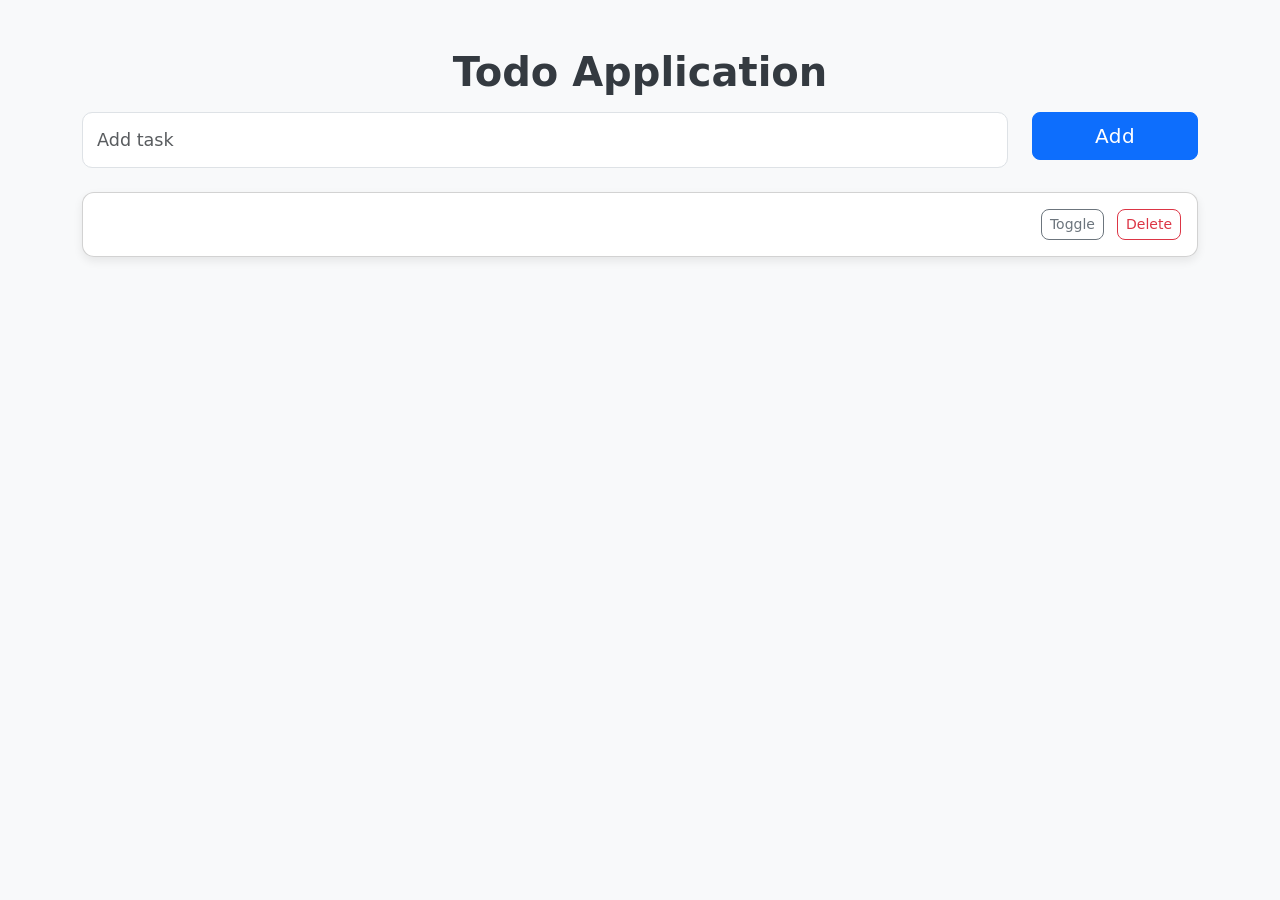
==== src/main/resources/templates/Tasks.html @ e436d3fd "Initial commit - Fullstack Todo Project" ====
<!DOCTYPE html>
<html lang="en" xmlns:th="http://www.thymeleaf.org">
<head>
    <meta charset="UTF-8">
    <meta name="viewport" content="width=device-width, initial-scale=1.0">
    <link href="https://cdn.jsdelivr.net/npm/bootstrap@5.3.8/dist/css/bootstrap.min.css" rel="stylesheet" crossorigin="anonymous">
    <title>Todo Application</title>
    <style>
        body {
            background-color: #f8f9fa;
        }

        h1 {
            font-weight: 600;
            color: #343a40;
        }

        .card {
            border-radius: 12px;
            box-shadow: 0 4px 10px rgba(0, 0, 0, 0.08);
            transition: transform 0.2s ease, box-shadow 0.2s ease;
        }

        .card:hover {
            transform: translateY(-2px);
            box-shadow: 0 6px 14px rgba(0, 0, 0, 0.12);
        }

        .btn {
            border-radius: 8px;
        }

        .btn-primary {
            font-weight: 500;
            letter-spacing: 0.5px;
        }

        .btn-outline-secondary:hover {
            background-color: #6c757d;
            color: #fff;
        }

        .btn-outline-danger:hover {
            background-color: #dc3545;
            color: #fff;
        }

        .text-strikethrough {
            text-decoration: line-through;
            color: #999;
        }

        input.form-control {
            border-radius: 10px;
            padding: 14px;
            font-size: 1.1rem;
        }
    </style>
</head>
<body>
    <div class="container">
        <h1 class="mt-5 text-center">Todo Application</h1>

        <form th:action="@{/}" method="post" class="row mt-3">
            <div class="col-md-10">
                <input class="form-control form-control-lg" type="text" name="title" placeholder="Add task" required>
            </div>
            <div class="col-md-2">
                <button type="submit" class="btn btn-primary btn-lg w-100">Add</button>
            </div>
        </form>

        <div class="mt-4">
            <th:block th:each="task : ${tasks}">
                <div class="card mb-2">
                    <div class="card-body d-flex justify-content-between align-items-center">
                        <span th:classappend="${task.completed} ? 'text-strikethrough' : ''"
                              th:text="${task.title}">
                        </span>
                        <div>
                            <a th:href="@{/{id}/toggle(id=${task.id})}" class="btn btn-outline-secondary btn-sm me-2">Toggle</a>
                            <a th:href="@{/{id}/delete(id=${task.id})}" class="btn btn-outline-danger btn-sm">Delete</a>
                        </div>
                    </div>
                </div>
            </th:block>
        </div>
    </div>
</body>
</html>
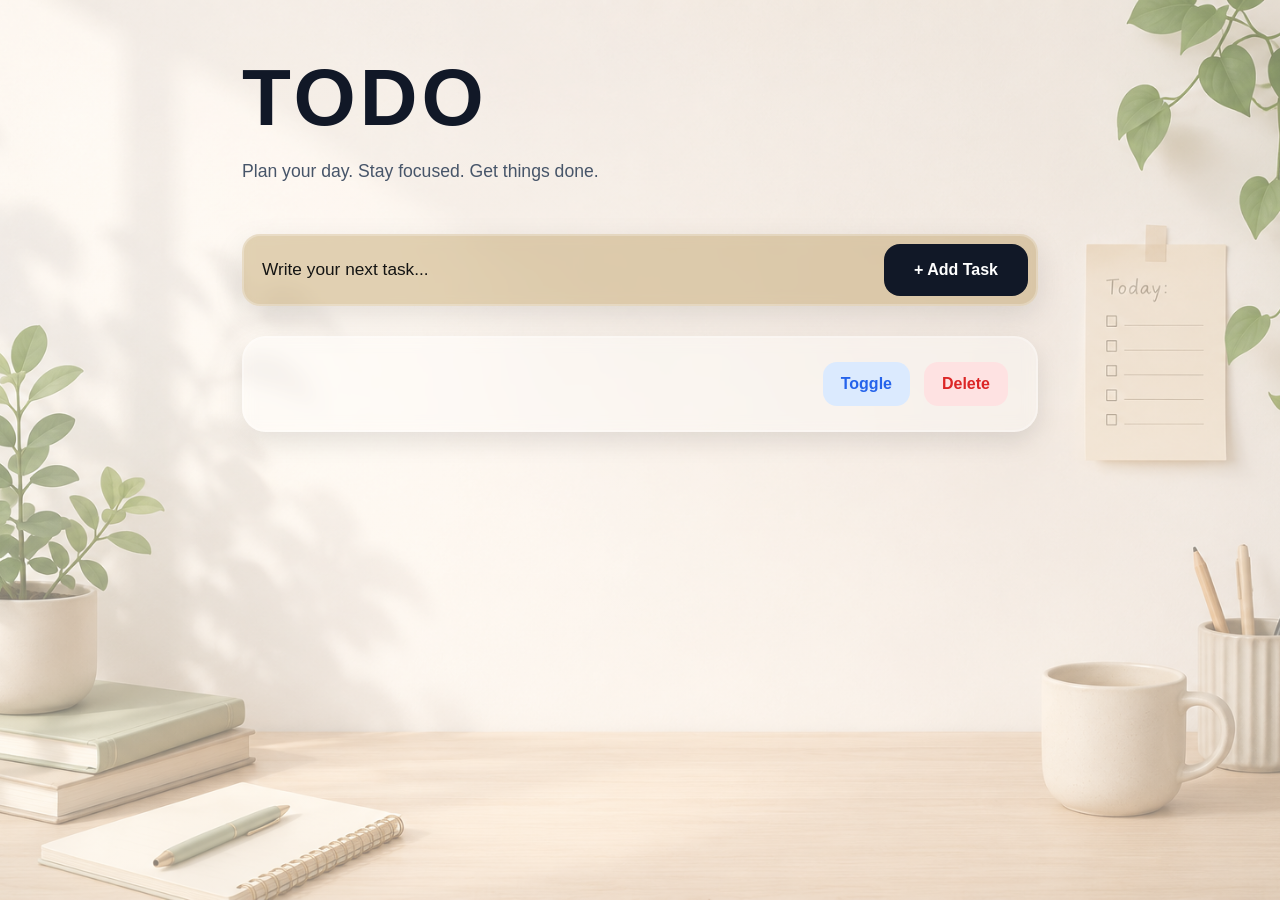
==== commit bccac400: "Modified: html file modified" ====
--- a/src/main/resources/templates/Tasks.html
+++ b/src/main/resources/templates/Tasks.html
@@ -1,90 +1,385 @@
 <!DOCTYPE html>
 <html lang="en" xmlns:th="http://www.thymeleaf.org">
+
 <head>
     <meta charset="UTF-8">
     <meta name="viewport" content="width=device-width, initial-scale=1.0">
-    <link href="https://cdn.jsdelivr.net/npm/bootstrap@5.3.8/dist/css/bootstrap.min.css" rel="stylesheet" crossorigin="anonymous">
+
+    <link href="https://cdn.jsdelivr.net/npm/bootstrap@5.3.8/dist/css/bootstrap.min.css" rel="stylesheet">
+
     <title>Todo Application</title>
+
     <style>
-        body {
-            background-color: #f8f9fa;
-        }
-
-        h1 {
-            font-weight: 600;
-            color: #343a40;
-        }
-
-        .card {
-            border-radius: 12px;
-            box-shadow: 0 4px 10px rgba(0, 0, 0, 0.08);
-            transition: transform 0.2s ease, box-shadow 0.2s ease;
-        }
-
-        .card:hover {
-            transform: translateY(-2px);
-            box-shadow: 0 6px 14px rgba(0, 0, 0, 0.12);
-        }
-
-        .btn {
-            border-radius: 8px;
-        }
-
-        .btn-primary {
-            font-weight: 500;
-            letter-spacing: 0.5px;
-        }
-
-        .btn-outline-secondary:hover {
-            background-color: #6c757d;
-            color: #fff;
-        }
-
-        .btn-outline-danger:hover {
-            background-color: #dc3545;
-            color: #fff;
-        }
-
-        .text-strikethrough {
-            text-decoration: line-through;
-            color: #999;
-        }
-
-        input.form-control {
-            border-radius: 10px;
-            padding: 14px;
-            font-size: 1.1rem;
-        }
+
+        *{
+            margin:0;
+            padding:0;
+            box-sizing:border-box;
+        }
+
+        body{
+            min-height:100vh;
+
+            font-family:'Poppins',sans-serif;
+
+            background:
+            linear-gradient(
+                rgba(255,255,255,0.35),
+                rgba(255,255,255,0.45)
+            ),
+            url('/Media/background.png');
+
+            background-size:cover;
+            background-position:center;
+            background-repeat:no-repeat;
+            background-attachment:fixed;
+
+            color:#1f2937;
+        }
+
+        /* MAIN CONTAINER */
+
+        .main-container{
+            width:70%;
+
+            min-height:100vh;
+
+            margin:0 auto;
+
+            padding:50px;
+        }
+
+        /* HEADER */
+
+        .header-section{
+            margin-bottom:50px;
+        }
+
+        .todo-title{
+            font-size:5rem;
+
+            font-weight:900;
+
+            letter-spacing:4px;
+
+            color:#111827;
+
+            margin-bottom:12px;
+        }
+
+        .todo-subtitle{
+            font-size:1.1rem;
+
+            color:#475569;
+        }
+
+        /* INPUT SECTION */
+
+        .input-wrapper{
+            display:flex;
+
+            gap:20px;
+
+            background:rgba(173,136,61,0.35);
+
+            border:2px solid rgba(255,255,255,0.25);
+
+            padding:8px;
+
+            border-radius:18px;
+
+            backdrop-filter:blur(6px);
+
+            box-shadow:
+            0 10px 30px rgba(0,0,0,0.10);
+        }
+
+        .form-control{
+            flex:1;
+
+            border:none !important;
+
+            background:transparent !important;
+
+            color:#111827 !important;
+
+            font-size:1.08rem;
+
+            font-weight:500;
+
+            padding-left:10px;
+        }
+
+        .form-control::placeholder{
+            color:#141413;
+        }
+
+        .form-control:focus{
+            box-shadow:none !important;
+        }
+
+        /* ADD BUTTON */
+
+        .add-btn{
+            border:none;
+
+            padding:14px 30px;
+
+            border-radius:16px;
+
+            background:#111827;
+
+            color:white;
+
+            font-weight:600;
+
+            transition:0.3s;
+        }
+
+        .add-btn:hover{
+            background:black;
+
+            transform:translateY(-2px);
+
+            box-shadow:
+            0 10px 20px rgba(0,0,0,0.15);
+        }
+
+        /* TASK LIST */
+
+        .task-list{
+            display:flex;
+
+            flex-direction:column;
+
+            gap:22px;
+
+            margin-top:30px;
+        }
+
+        /* TASK CARD */
+
+        .task-card{
+            display:flex;
+
+            justify-content:space-between;
+
+            align-items:center;
+
+            padding:24px 28px;
+
+            border-radius:24px;
+
+            background:rgba(255,255,255,0.32);
+
+            border:2px solid rgba(255,255,255,0.25);
+
+            backdrop-filter:blur(7px);
+
+            box-shadow:
+            0 10px 25px rgba(0,0,0,0.10);
+
+            transition:0.3s;
+        }
+
+        .task-card:hover{
+            transform:translateY(-5px);
+
+            box-shadow:
+            0 15px 35px rgba(0,0,0,0.12);
+        }
+
+        .task-title{
+            font-size:1.12rem;
+
+            font-weight:600;
+
+            color:#0f172a;
+
+            word-break:break-word;
+        }
+
+        .completed{
+            text-decoration:line-through;
+
+            opacity:0.45;
+        }
+
+        /* BUTTONS */
+
+        .action-buttons{
+            display:flex;
+
+            gap:14px;
+        }
+
+        .toggle-btn,
+        .delete-btn{
+            border:none !important;
+
+            padding:10px 18px;
+
+            border-radius:14px;
+
+            font-weight:600;
+
+            transition:0.3s;
+        }
+
+        /* TOGGLE BUTTON */
+
+        .toggle-btn{
+            background:#dbeafe !important;
+
+            color:#2563eb !important;
+        }
+
+        .toggle-btn:hover{
+            background:#2563eb !important;
+
+            color:white !important;
+        }
+
+        /* DELETE BUTTON */
+
+        .delete-btn{
+            background:#fee2e2 !important;
+
+            color:#dc2626 !important;
+        }
+
+        .delete-btn:hover{
+            background:#ef4444 !important;
+
+            color:white !important;
+        }
+
+        /* MOBILE */
+
+        @media(max-width:768px){
+
+            .main-container{
+                width:100%;
+
+                padding:35px 20px;
+            }
+
+            .todo-title{
+                font-size:3rem;
+            }
+
+            .input-wrapper{
+                flex-direction:column;
+            }
+
+            .add-btn{
+                width:100%;
+            }
+
+            .task-card{
+                flex-direction:column;
+
+                align-items:flex-start;
+
+                gap:18px;
+            }
+
+            .action-buttons{
+                width:100%;
+            }
+
+            .toggle-btn,
+            .delete-btn{
+                width:100%;
+            }
+        }
+
     </style>
+
 </head>
+
 <body>
-    <div class="container">
-        <h1 class="mt-5 text-center">Todo Application</h1>
-
-        <form th:action="@{/}" method="post" class="row mt-3">
-            <div class="col-md-10">
-                <input class="form-control form-control-lg" type="text" name="title" placeholder="Add task" required>
+
+<div class="main-container">
+
+    <!-- HEADER -->
+
+    <div class="header-section">
+
+        <h1 class="todo-title">
+            TODO
+        </h1>
+
+        <p class="todo-subtitle">
+            Plan your day. Stay focused. Get things done.
+        </p>
+
+    </div>
+
+    <!-- FORM -->
+
+    <form th:action="@{/}" method="post">
+
+        <div class="input-wrapper">
+
+            <input
+                    type="text"
+                    name="title"
+                    class="form-control"
+                    placeholder="Write your next task..."
+                    required>
+
+            <button type="submit" class="add-btn">
+                + Add Task
+            </button>
+
+        </div>
+
+    </form>
+
+    <!-- TASK LIST -->
+
+    <div class="task-list"
+         th:if="${tasks != null and !tasks.isEmpty()}">
+
+        <th:block th:each="task : ${tasks}">
+
+            <div class="task-card">
+
+                <span
+                        class="task-title"
+                        th:classappend="${task.completed} ? 'completed' : ''"
+                        th:text="${task.title}">
+                </span>
+
+                <div class="action-buttons">
+
+                    <a
+                        th:href="@{/{id}/toggle(id=${task.id})}"
+                        class="btn toggle-btn">
+
+                        Toggle
+
+                    </a>
+
+                    <a
+                        th:href="@{/{id}/delete(id=${task.id})}"
+                        class="btn delete-btn">
+
+                        Delete
+
+                    </a>
+
+                </div>
+
             </div>
-            <div class="col-md-2">
-                <button type="submit" class="btn btn-primary btn-lg w-100">Add</button>
-            </div>
-        </form>
-
-        <div class="mt-4">
-            <th:block th:each="task : ${tasks}">
-                <div class="card mb-2">
-                    <div class="card-body d-flex justify-content-between align-items-center">
-                        <span th:classappend="${task.completed} ? 'text-strikethrough' : ''"
-                              th:text="${task.title}">
-                        </span>
-                        <div>
-                            <a th:href="@{/{id}/toggle(id=${task.id})}" class="btn btn-outline-secondary btn-sm me-2">Toggle</a>
-                            <a th:href="@{/{id}/delete(id=${task.id})}" class="btn btn-outline-danger btn-sm">Delete</a>
-                        </div>
-                    </div>
-                </div>
-            </th:block>
-        </div>
+
+        </th:block>
+
     </div>
+
+</div>
+
 </body>
-</html>
+
+</html>
